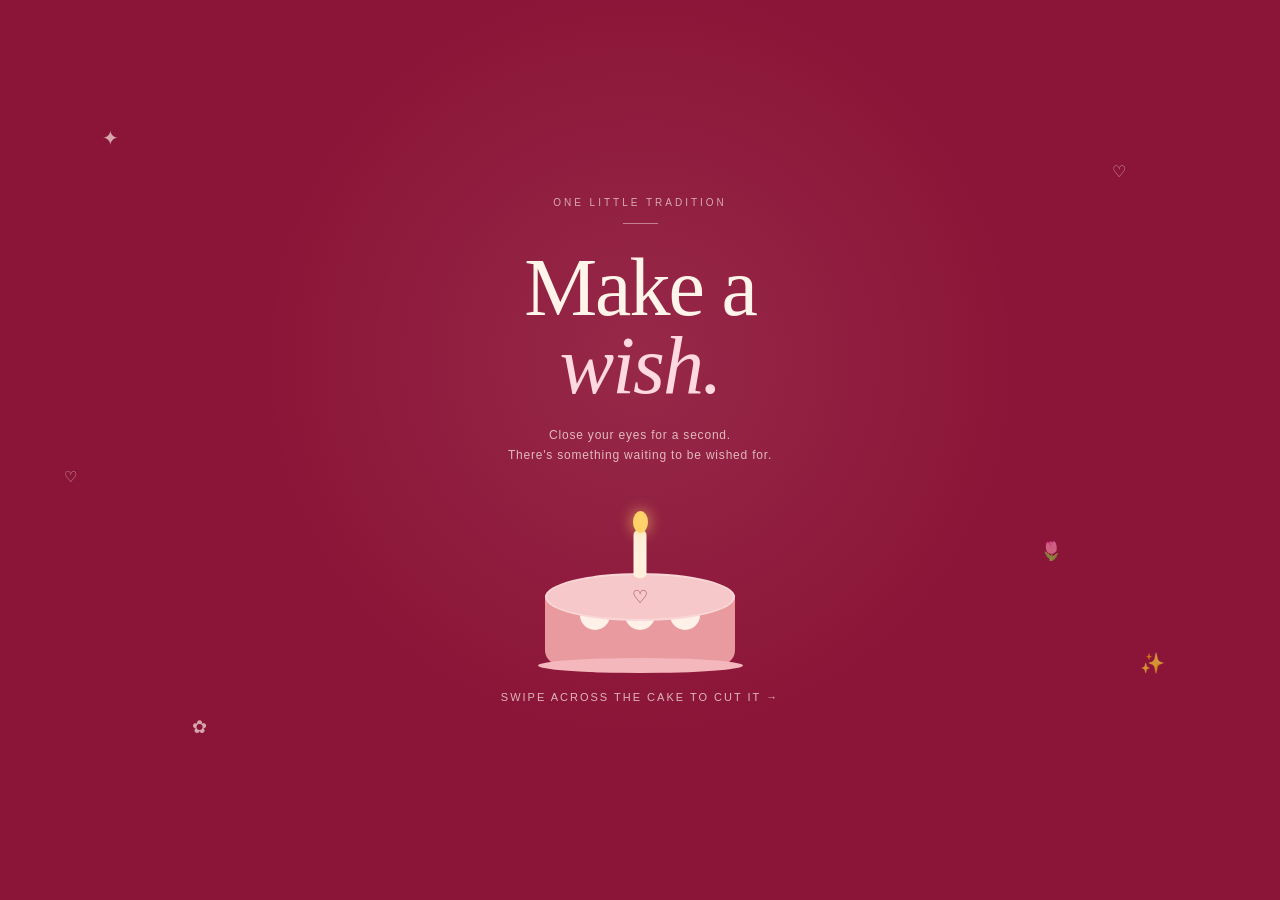
==== page3.html @ 49e61cf9 "page3.html" ====
<!DOCTYPE html>
<html lang="en">
<head>
    <meta charset="UTF-8">
    <meta name="viewport" content="width=device-width, initial-scale=1.0">

    <title>Make a Wish 🎂</title>

    <link rel="stylesheet" href="style.css">
</head>

<body>

    <!-- Floating stickers -->
    <div class="stickers">

        <span class="sticker s1">✦</span>
        <span class="sticker s2">♡</span>
        <span class="sticker s3">✿</span>
        <span class="sticker s4">✨</span>
        <span class="sticker s5">♡</span>
        <span class="sticker s6">🌷</span>

    </div>


    <!-- PAGE 3 -->

    <main class="cake-page">

        <div class="cake-content">

            <p class="eyebrow">
                one little tradition
            </p>

            <div class="tiny-line"></div>

            <h1>
                Make a<br>
                <em>wish.</em>
            </h1>

            <p class="cake-subtitle">
                Close your eyes for a second.<br>
                There's something waiting to be wished for.
            </p>


            <!-- Cake -->

            <div id="cakeArea" class="cake-area">

                <div id="knife" class="knife">
                    🔪
                </div>

                <div id="cake" class="cake">

                    <div class="candle">
                        <div id="flame" class="flame"></div>
                    </div>

                    <div class="cake-top">
                        <span>♡</span>
                    </div>

                    <div class="cake-body">

                        <div class="cream cream1"></div>
                        <div class="cream cream2"></div>
                        <div class="cream cream3"></div>

                    </div>

                    <div class="cake-base"></div>

                </div>

            </div>


            <!-- Instruction -->

            <p id="swipeText" class="swipe-text">
                swipe across the cake to cut it →
            </p>


            <!-- Appears after successful cut -->

            <div id="cutMessage" class="cut-message">

                <p>
                    and just like that...
                </p>

                <h2>
                    wish granted ♡
                </h2>

                <button
                    class="open-button show"
                    onclick="window.location.href='page4.html'">

                    there's one last thing&nbsp; →

                </button>

            </div>

        </div>

    </main>


    <script src="cake.js"></script>

</body>
</html>
---- style.css ----
/* =========================================
   GLOBAL
========================================= */

* {
    margin: 0;
    padding: 0;
    box-sizing: border-box;
}

html,
body {
    width: 100%;
    min-height: 100%;
}

body {
    overflow: hidden;
    background: #8b1538;
    color: #fff4ea;
    font-family: Georgia, "Times New Roman", serif;
}

button {
    font-family: Arial, sans-serif;
}


/* =========================================
   FLOATING STICKERS
========================================= */

.stickers {
    position: fixed;
    inset: 0;
    pointer-events: none;
    z-index: 2;
    overflow: hidden;
}

.sticker {
    position: absolute;
    opacity: 0.65;
    animation: floatSticker 6s ease-in-out infinite;
}

.s1 {
    left: 8%;
    top: 14%;
    font-size: 20px;
}

.s2 {
    right: 12%;
    top: 18%;
    font-size: 16px;
    animation-delay: 1s;
}

.s3 {
    left: 15%;
    bottom: 18%;
    font-size: 18px;
    animation-delay: 2s;
}

.s4 {
    right: 9%;
    bottom: 25%;
    font-size: 20px;
    animation-delay: 0.5s;
}

.s5 {
    left: 5%;
    top: 52%;
    font-size: 15px;
    animation-delay: 1.5s;
}

.s6 {
    right: 17%;
    top: 60%;
    font-size: 18px;
    animation-delay: 2.5s;
}

.s7 {
    left: 28%;
    top: 8%;
    font-size: 14px;
    animation-delay: 3s;
}

.s8 {
    right: 28%;
    bottom: 10%;
    font-size: 16px;
    animation-delay: 1.2s;
}

.s9 {
    left: 42%;
    top: 12%;
    font-size: 13px;
    animation-delay: 2.2s;
}

.s10 {
    right: 5%;
    top: 42%;
    font-size: 18px;
    animation-delay: 0.8s;
}

@keyframes floatSticker {
    0%, 100% {
        transform: translateY(0) rotate(0deg);
    }

    50% {
        transform: translateY(-12px) rotate(5deg);
    }
}


/* =========================================
   PAGE 1 — OPENING
========================================= */

.opening-page {
    width: 100%;
    height: 100vh;

    display: flex;
    align-items: center;
    justify-content: center;

    position: relative;
    overflow: hidden;

    background:
        radial-gradient(
            circle at 50% 40%,
            rgba(255, 210, 220, 0.12),
            transparent 45%
        ),
        #8b1538;
}

.opening-content {
    width: 90%;
    max-width: 600px;
    text-align: center;

    position: relative;
    z-index: 5;

    animation: pageAppear 1.4s ease forwards;
}

.eyebrow {
    font-family: Arial, sans-serif;
    font-size: 10px;
    text-transform: uppercase;
    letter-spacing: 3px;
    color: rgba(255, 244, 234, 0.65);
}

.tiny-line {
    width: 35px;
    height: 1px;
    background: rgba(255, 244, 234, 0.45);

    margin: 15px auto 25px;
}

.opening-content h1 {
    font-size: clamp(48px, 10vw, 78px);
    line-height: 0.95;
    font-weight: 400;
    letter-spacing: -2px;
}

.opening-content h1 em {
    color: #ffd9df;
}

.subtitle {
    margin-top: 25px;

    font-family: Arial, sans-serif;
    font-size: 12px;
    line-height: 1.7;
    letter-spacing: 0.8px;

    color: rgba(255, 244, 234, 0.72);
}

.open-button {
    margin-top: 35px;

    border: none;
    background: transparent;

    color: #fff4ea;

    font-family: Arial, sans-serif;
    font-size: 11px;
    letter-spacing: 2px;
    text-transform: lowercase;

    cursor: pointer;

    opacity: 0;
    transform: translateY(8px);

    transition:
        opacity 0.8s ease,
        transform 0.8s ease;
}

.open-button.show {
    opacity: 1;
    transform: translateY(0);
}

.open-button:hover {
    color: #ffd9df;
}

@keyframes pageAppear {
    from {
        opacity: 0;
        transform: translateY(18px);
    }

    to {
        opacity: 1;
        transform: translateY(0);
    }
}


/* =========================================
   PAGE 2 — BIRTHDAY
========================================= */

.birthday-page {
    width: 100%;
    height: 100vh;

    display: flex;
    align-items: center;
    justify-content: center;

    position: relative;
    overflow: hidden;

    background:
        radial-gradient(
            circle at 50% 40%,
            rgba(255, 210, 220, 0.12),
            transparent 45%
        ),
        #8b1538;
}

.birthday-content {
    width: 92%;
    max-width: 650px;

    text-align: center;

    position: relative;
    z-index: 5;

    animation: pageAppear 1.3s ease forwards;
}

.birthday-content h1 {
    font-size: clamp(48px, 10vw, 78px);
    line-height: 0.95;
    font-weight: 400;
    letter-spacing: -2px;
}

.birthday-content h1 em {
    color: #ffd9df;
}

.poem {
    margin-top: 30px;

    font-family: Georgia, "Times New Roman", serif;
    font-size: 15px;
    line-height: 1.7;

    color: rgba(255, 244, 234, 0.82);
}

.poem p {
    margin-bottom: 20px;
}

.hidden-wish {
    margin-top: 5px;

    font-family: Arial, sans-serif;
    font-size: 9px;
    letter-spacing: 2px;
    text-transform: uppercase;

    color: rgba(255, 244, 234, 0.45);
}


/* =========================================
   PAGE 3 — CAKE PAGE
========================================= */

.cake-page {
    width: 100%;
    height: 100vh;

    display: flex;
    align-items: center;
    justify-content: center;

    position: relative;
    overflow: hidden;

    background:
        radial-gradient(
            circle at 50% 40%,
            rgba(255, 210, 220, 0.10),
            transparent 45%
        ),
        #8b1538;
}

.cake-content {
    width: 92%;
    max-width: 600px;

    text-align: center;

    position: relative;
    z-index: 5;

    animation: cakePageAppear 1.3s ease forwards;
}


/* CAKE HEADING */

.cake-content h1 {
    font-size: clamp(52px, 10vw, 82px);
    line-height: 0.95;
    font-weight: 400;
    letter-spacing: -2px;
}

.cake-content h1 em {
    color: #ffd9df;
}


/* SUBTITLE */

.cake-subtitle {
    margin-top: 20px;

    font-family: Arial, sans-serif;
    font-size: 12px;
    line-height: 1.7;
    letter-spacing: 0.8px;

    color: rgba(255, 244, 234, 0.72);
}


/* CAKE AREA */

.cake-area {
    width: 300px;
    height: 210px;

    margin: 15px auto 0;

    position: relative;

    touch-action: none;
    cursor: crosshair;
}


/* CAKE */

.cake {
    width: 190px;
    height: 125px;

    position: absolute;

    left: 50%;
    bottom: 18px;

    transform: translateX(-50%);

    transition:
        transform 0.8s ease,
        opacity 0.8s ease;
}

.cake-top {
    position: absolute;

    width: 190px;
    height: 48px;

    top: 25px;

    background: #f7c8c9;

    border-radius: 50%;

    border: 2px solid rgba(255, 255, 255, 0.25);

    z-index: 3;

    display: flex;
    align-items: center;
    justify-content: center;

    color: #9b3e55;
    font-size: 18px;
}

.cake-body {
    position: absolute;

    width: 190px;
    height: 70px;

    top: 47px;

    background: #e99a9f;

    border-radius: 0 0 15px 15px;

    z-index: 2;

    overflow: hidden;
}

.cream {
    position: absolute;

    width: 30px;
    height: 35px;

    background: #fff1e8;

    border-radius: 0 0 20px 20px;

    top: 0;
}

.cream1 {
    left: 35px;
}

.cream2 {
    left: 80px;
}

.cream3 {
    right: 35px;
}

.cake-base {
    position: absolute;

    width: 205px;
    height: 15px;

    bottom: 0;
    left: -7px;

    background: #f4b7bc;

    border-radius: 50%;

    z-index: 4;
}


/* CANDLE */

.candle {
    position: absolute;

    width: 13px;
    height: 48px;

    background: #fff0dc;

    border-radius: 5px;

    left: 50%;
    top: -18px;

    transform: translateX(-50%);

    z-index: 5;
}

.flame {
    position: absolute;

    width: 15px;
    height: 22px;

    left: 50%;
    top: -19px;

    transform: translateX(-50%);

    background: #ffd36a;

    border-radius: 50%;

    box-shadow:
        0 0 15px rgba(255, 210, 100, 0.8);

    animation:
        flame 0.8s ease-in-out infinite alternate;
}


/* KNIFE */

.knife {
    position: absolute;

    font-size: 42px;

    left: 15px;
    top: 55px;

    z-index: 10;

    opacity: 0;

    transform:
        rotate(-25deg)
        translateX(-30px);

    pointer-events: none;

    transition:
        opacity 0.2s ease,
        transform 0.15s ease;
}

.cake-area.swiping .knife {
    opacity: 1;
}


/* SWIPE TEXT */

.swipe-text {
    margin-top: 0;

    font-family: Arial, sans-serif;

    font-size: 11px;

    letter-spacing: 2px;

    text-transform: uppercase;

    color: rgba(255, 244, 234, 0.72);

    animation:
        swipePulse 1.8s ease-in-out infinite;
}


/* CUT MESSAGE */

.cut-message {
    display: none;

    margin-top: 15px;

    animation:
        messageAppear 1s ease forwards;
}

.cut-message p {
    font-family: Arial, sans-serif;

    font-size: 10px;

    letter-spacing: 2px;

    text-transform: uppercase;

    color: rgba(255, 244, 234, 0.6);

    margin-bottom: 8px;
}

.cut-message h2 {
    font-family: Georgia, "Times New Roman", serif;

    font-size: 27px;

    font-weight: 400;

    font-style: italic;

    color: #ffd9df;
}


/* =========================================
   CAKE CUT — FIXED SELECTORS
========================================= */

.cake-area.cut .cake {
    transform:
        translateX(-50%)
        scale(0.96);

    opacity: 0.85;
}

.cake-area.cut .flame {
    animation: none;

    opacity: 0;

    transform:
        translateX(-50%)
        scale(0);
}


/* =========================================
   CONFETTI
========================================= */

.confetti-piece {
    position: fixed;

    z-index: 50;

    pointer-events: none;

    font-family: Georgia, "Times New Roman", serif;

    font-size: 18px;

    color: #ffd9df;

    animation:
        confettiFall 1.6s ease-out forwards;
}

@keyframes confettiFall {
    from {
        opacity: 1;

        transform:
            translate(0, 0)
            rotate(0deg)
            scale(1);
    }

    to {
        opacity: 0;

        transform:
            translate(var(--x), var(--y))
            rotate(220deg)
            scale(0.6);
    }
}


/* =========================================
   ANIMATIONS
========================================= */

@keyframes cakePageAppear {
    from {
        opacity: 0;
        transform: translateY(20px);
    }

    to {
        opacity: 1;
        transform: translateY(0);
    }
}

@keyframes flame {
    from {
        transform:
            translateX(-50%)
            scale(1);
    }

    to {
        transform:
            translateX(-50%)
            scale(0.82);
    }
}

@keyframes swipePulse {
    0%, 100% {
        opacity: 0.5;
        transform: translateX(0);
    }

    50% {
        opacity: 1;
        transform: translateX(5px);
    }
}

@keyframes messageAppear {
    from {
        opacity: 0;
        transform: translateY(12px);
    }

    to {
        opacity: 1;
        transform: translateY(0);
    }
}


/* =========================================
   MOBILE
========================================= */

@media (max-width: 600px) {

    .opening-content,
    .birthday-content,
    .cake-content {
        width: 94%;
    }

    .opening-content h1,
    .birthday-content h1 {
        font-size: 56px;
    }

    .cake-content h1 {
        font-size: 56px;
    }

    .cake-subtitle {
        font-size: 11px;
    }

    .cake-area {
        width: 290px;
        height: 205px;
    }

    .swipe-text {
        font-size: 9px;
        letter-spacing: 1.5px;
    }

    .poem {
        font-size: 13px;
        line-height: 1.6;
    }
       }
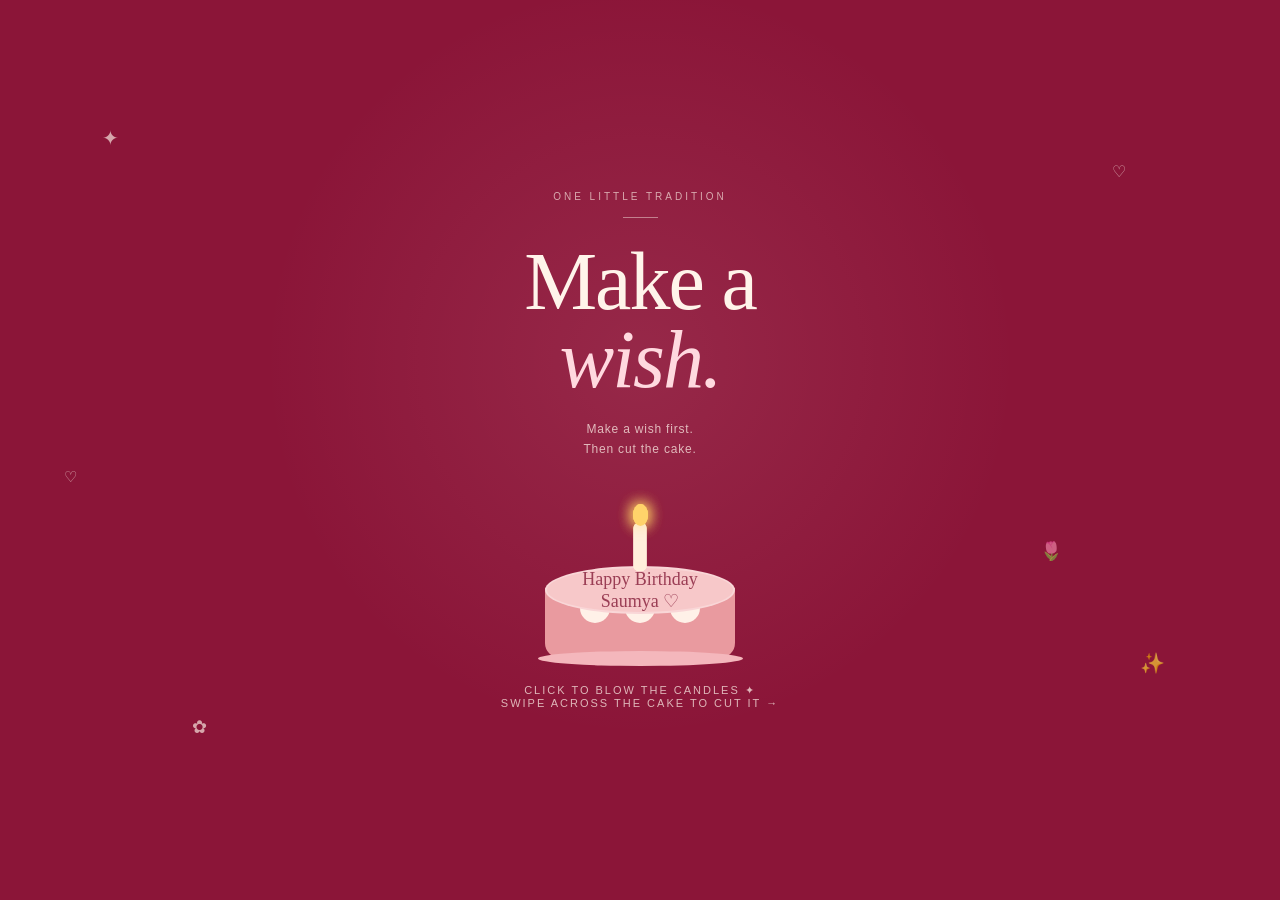
==== commit e57d9438: "page3.html" ====
--- a/page3.html
+++ b/page3.html
@@ -42,28 +42,54 @@
             </h1>
 
             <p class="cake-subtitle">
-                Close your eyes for a second.<br>
-                There's something waiting to be wished for.
+                Make a wish first.<br>
+                Then cut the cake.
             </p>
 
 
-            <!-- Cake -->
+            <!-- CAKE AREA -->
 
             <div id="cakeArea" class="cake-area">
 
+                <!-- Knife -->
                 <div id="knife" class="knife">
                     🔪
                 </div>
 
+
+                <!-- Cake -->
+
                 <div id="cake" class="cake">
 
-                    <div class="candle">
-                        <div id="flame" class="flame"></div>
+
+                    <!-- Candles -->
+
+                    <div class="candle candle1">
+                        <div class="flame"></div>
                     </div>
 
+                    <div class="candle candle2">
+                        <div class="flame"></div>
+                    </div>
+
+                    <div class="candle candle3">
+                        <div class="flame"></div>
+                    </div>
+
+
+                    <!-- Cake top -->
+
                     <div class="cake-top">
-                        <span>♡</span>
+
+                        <span>
+                            Happy Birthday<br>
+                            Saumya ♡
+                        </span>
+
                     </div>
+
+
+                    <!-- Cake body -->
 
                     <div class="cake-body">
 
@@ -73,6 +99,9 @@
 
                     </div>
 
+
+                    <!-- Cake base -->
+
                     <div class="cake-base"></div>
 
                 </div>
@@ -80,14 +109,21 @@
             </div>
 
 
-            <!-- Instruction -->
+            <!-- STEP 1 -->
 
-            <p id="swipeText" class="swipe-text">
+            <p id="blowText" class="swipe-text">
+                click to blow the candles ✦
+            </p>
+
+
+            <!-- STEP 2 -->
+
+            <p id="cutText" class="swipe-text cut-instruction">
                 swipe across the cake to cut it →
             </p>
 
 
-            <!-- Appears after successful cut -->
+            <!-- FINAL MESSAGE -->
 
             <div id="cutMessage" class="cut-message">
 
